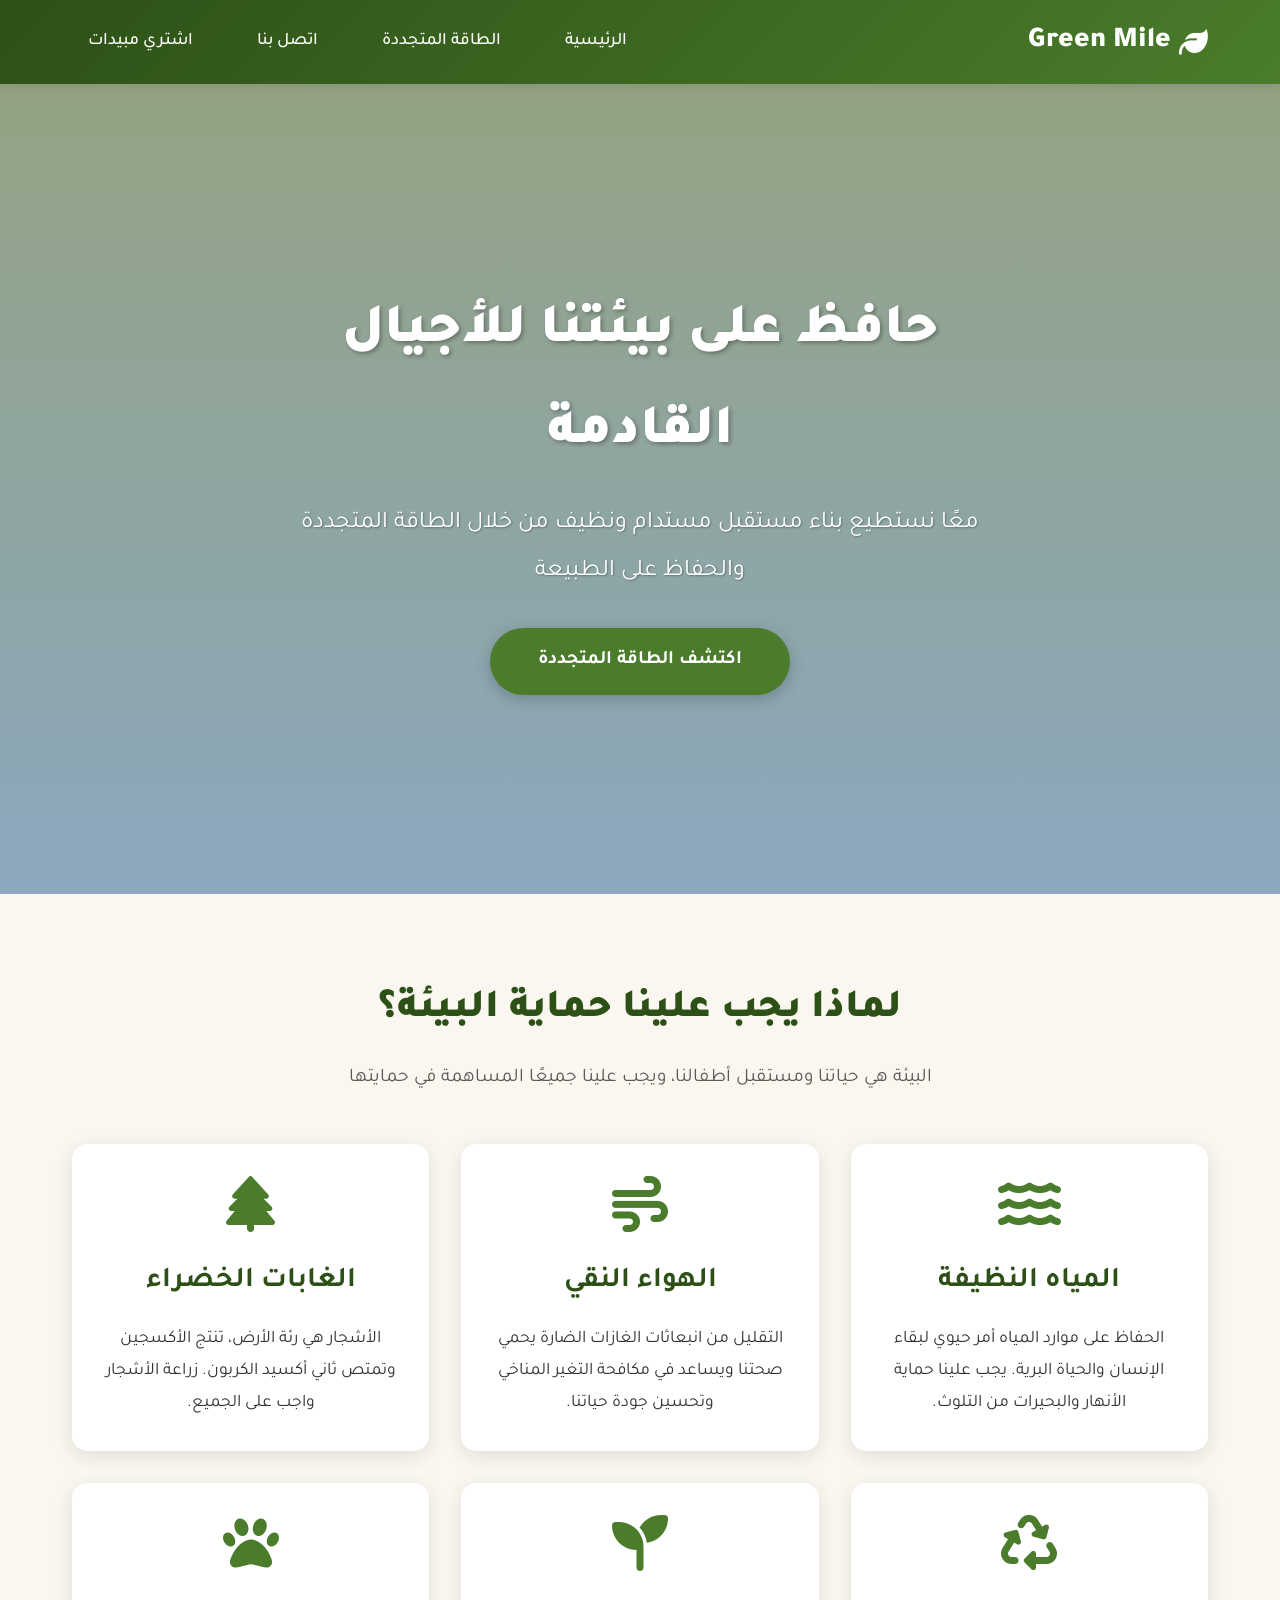
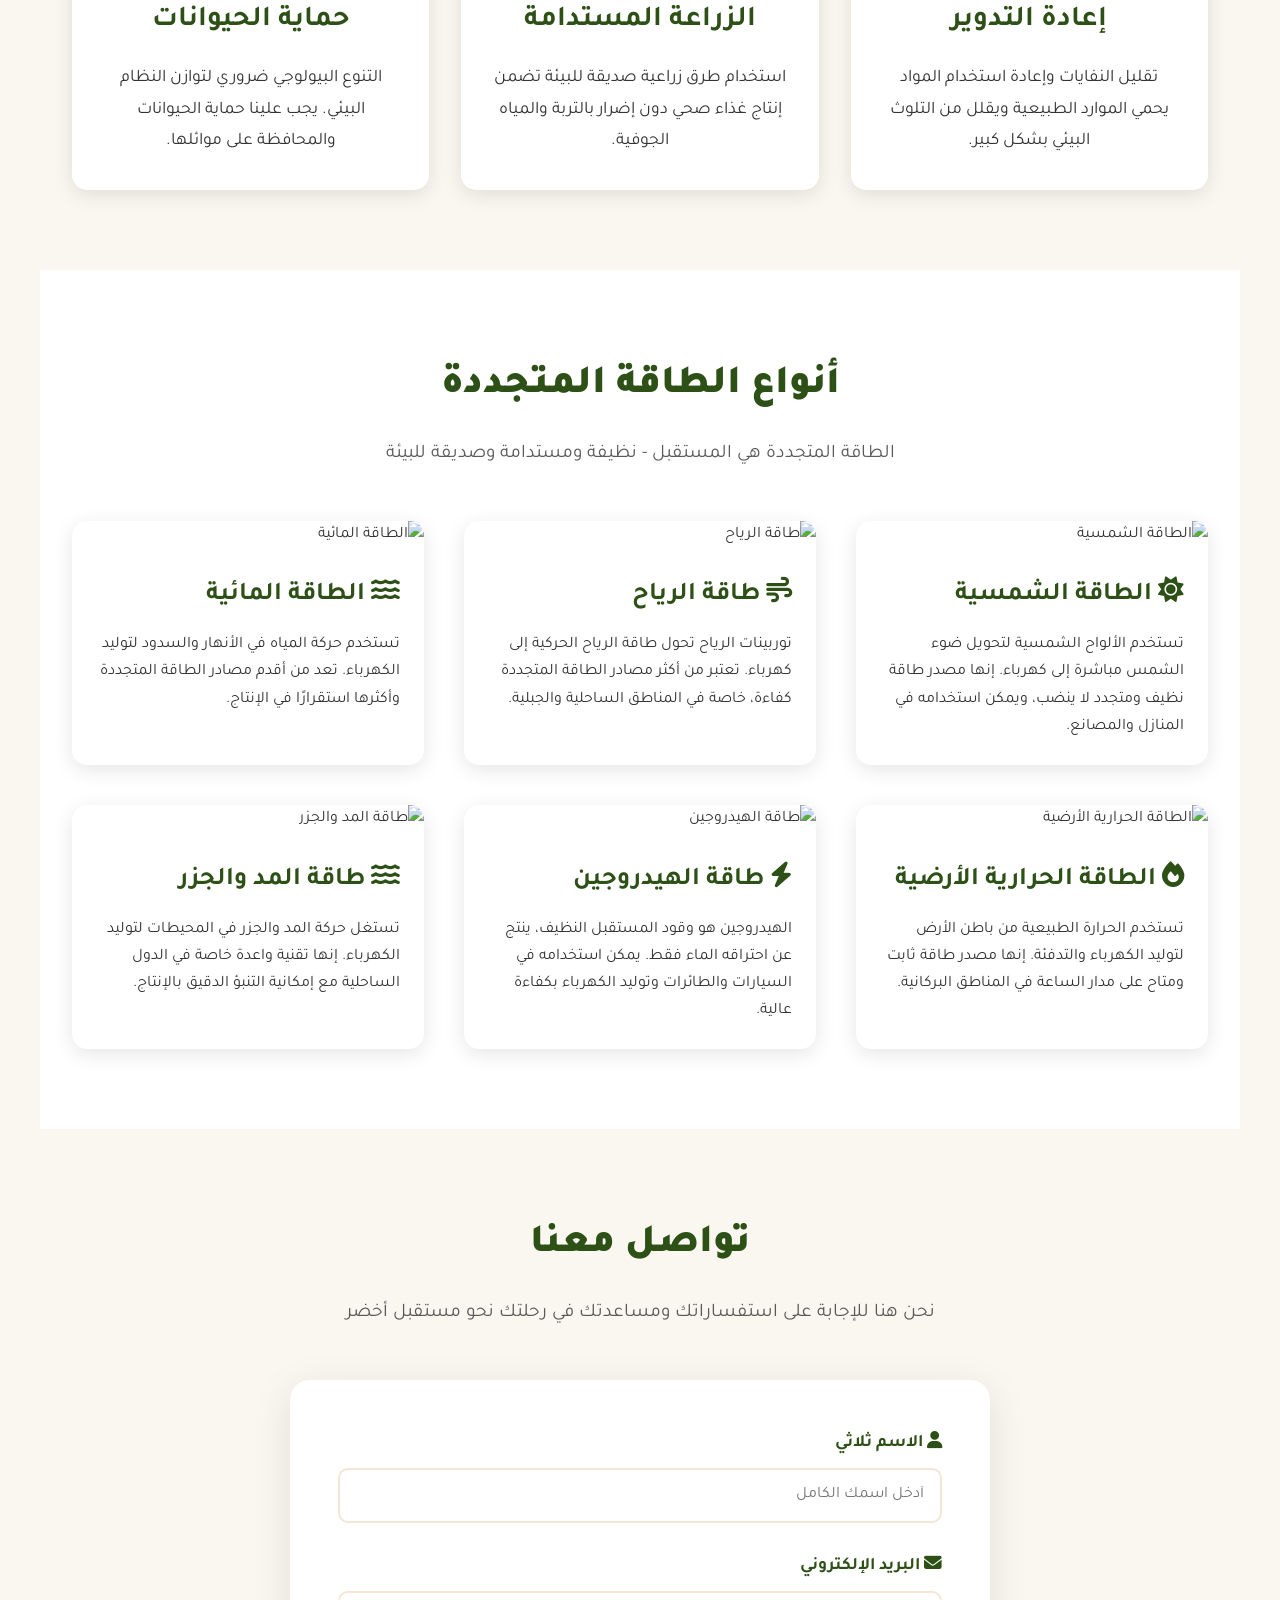
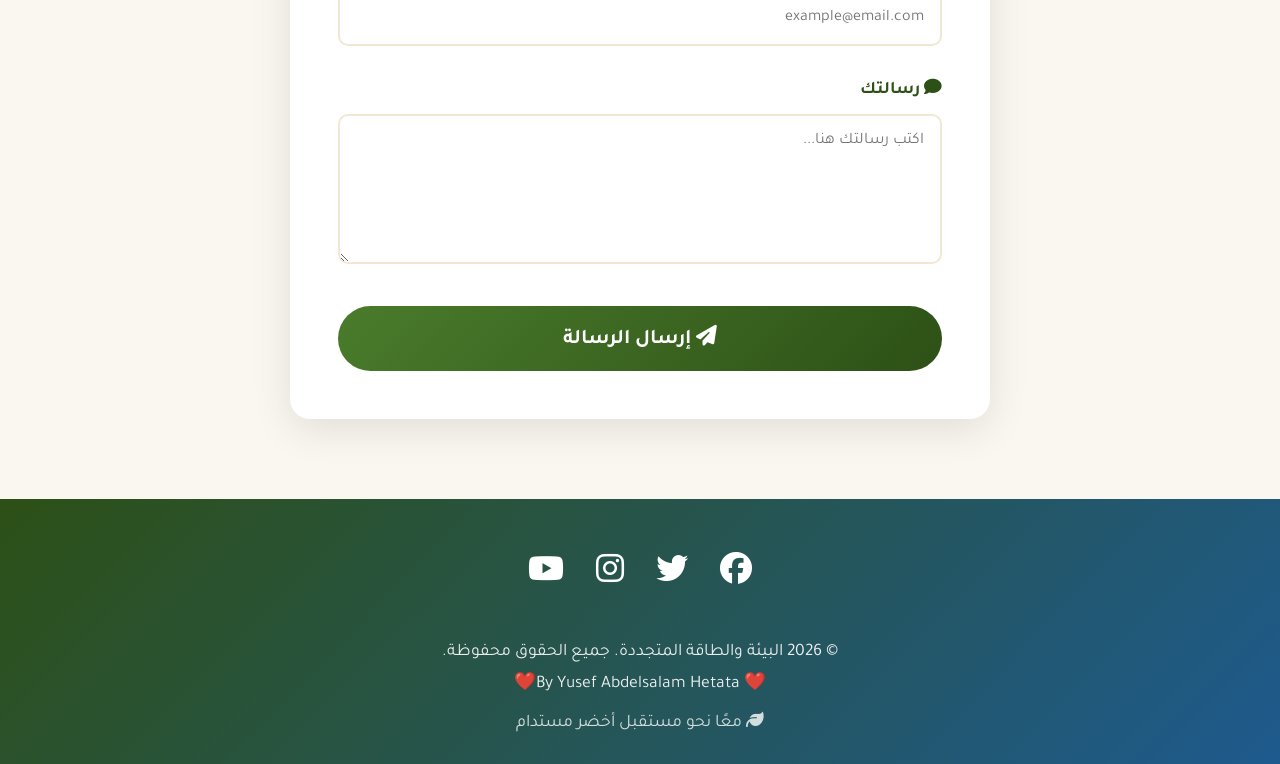
==== index.html @ 4b094cbd "Rename index (6).html to index.html" ====
<!DOCTYPE html>
<html lang="ar" dir="rtl">
  <head>
    <meta charset="UTF-8" />
    <meta name="viewport" content="width=device-width, initial-scale=1.0" />
    <title>البيئة والطاقة المتجددة</title>
    <link
      href="https://fonts.googleapis.com/css2?family=Tajawal:wght@300;400;500;700;900&display=swap"
      rel="stylesheet"
    />
    <link
      rel="stylesheet"
      href="https://cdnjs.cloudflare.com/ajax/libs/font-awesome/6.4.0/css/all.min.css"
    />
    <link
      rel="stylesheet"
      href="https://cdnjs.cloudflare.com/ajax/libs/aos/2.3.4/aos.css"
    />
    <style>
      * {
        margin: 0;
        padding: 0;
        box-sizing: border-box;
      }

      :root {
        --primary-green: #2d5016;
        --light-green: #4a7c2c;
        --sky-blue: #87ceeb;
        --dark-blue: #1e5a8e;
        --beige: #f5e6d3;
        --light-beige: #faf6f0;
        --white: #ffffff;
        --text-dark: #333333;
        --shadow: rgba(0, 0, 0, 0.1);
      }

      body {
        font-family: "Tajawal", sans-serif;
        line-height: 1.8;
        color: var(--text-dark);
        background-color: var(--light-beige);
        overflow-x: hidden;
      }

      html {
        scroll-behavior: smooth;
      }

      /* Navigation */
      nav {
        background: linear-gradient(
          135deg,
          var(--primary-green),
          var(--light-green)
        );
        padding: 1rem 0;
        position: sticky;
        top: 0;
        z-index: 1000;
        box-shadow: 0 2px 10px var(--shadow);
      }

      .nav-container {
        max-width: 1200px;
        margin: 0 auto;
        padding: 0 2rem;
        display: flex;
        justify-content: space-between;
        align-items: center;
      }

      .logo {
        font-size: 1.8rem;
        font-weight: 900;
        color: var(--white);
        text-decoration: none;
        display: flex;
        align-items: center;
        gap: 0.5rem;
      }

      .nav-links {
        display: flex;
        list-style: none;
        gap: 2rem;
      }

      .nav-links a {
        color: var(--white);
        text-decoration: none;
        font-weight: 500;
        font-size: 1.1rem;
        transition: all 0.3s ease;
        padding: 0.5rem 1rem;
        border-radius: 5px;
      }

      .nav-links a:hover {
        background-color: rgba(255, 255, 255, 0.2);
        transform: translateY(-2px);
      }

      .mobile-menu {
        display: none;
        color: var(--white);
        font-size: 1.5rem;
        cursor: pointer;
      }

      /* Hero Section */
      .hero {
        height: 90vh;
        background: linear-gradient(
            rgba(45, 80, 22, 0.5),
            rgba(30, 90, 142, 0.5)
          ),
          url("https://images.unsplash.com/photo-1466611653911-95081537e5b7?w=1600")
            center/cover;
        display: flex;
        align-items: center;
        justify-content: center;
        text-align: center;
        color: var(--white);
        position: relative;
      }

      .hero-content {
        max-width: 800px;
        padding: 2rem;
      }

      .hero h1 {
        font-size: 3.5rem;
        font-weight: 900;
        margin-bottom: 1rem;
        text-shadow: 2px 2px 4px rgba(0, 0, 0, 0.3);
      }

      .hero p {
        font-size: 1.5rem;
        margin-bottom: 2rem;
        line-height: 2;
        text-shadow: 1px 1px 2px rgba(0, 0, 0, 0.3);
      }

      .cta-button {
        display: inline-block;
        padding: 1rem 3rem;
        background-color: var(--light-green);
        color: var(--white);
        text-decoration: none;
        font-size: 1.2rem;
        font-weight: 700;
        border-radius: 50px;
        transition: all 0.3s ease;
        box-shadow: 0 4px 15px rgba(0, 0, 0, 0.2);
      }

      .cta-button:hover {
        background-color: var(--primary-green);
        transform: translateY(-3px);
        box-shadow: 0 6px 20px rgba(0, 0, 0, 0.3);
      }

      /* Content Sections */
      .section {
        padding: 5rem 2rem;
        max-width: 1200px;
        margin: 0 auto;
      }

      .section-title {
        text-align: center;
        font-size: 2.5rem;
        font-weight: 900;
        color: var(--primary-green);
        margin-bottom: 1rem;
      }

      .section-subtitle {
        text-align: center;
        font-size: 1.2rem;
        color: var(--text-dark);
        margin-bottom: 3rem;
        opacity: 0.8;
      }

      /* Feature Cards */
      .features {
        display: grid;
        grid-template-columns: repeat(auto-fit, minmax(300px, 1fr));
        gap: 2rem;
        margin-top: 3rem;
      }

      .feature-card {
        background: var(--white);
        padding: 2rem;
        border-radius: 15px;
        text-align: center;
        box-shadow: 0 5px 20px var(--shadow);
        transition: all 0.3s ease;
      }

      .feature-card:hover {
        transform: translateY(-10px);
        box-shadow: 0 10px 30px rgba(45, 80, 22, 0.2);
      }

      .feature-icon {
        font-size: 3.5rem;
        color: var(--light-green);
        margin-bottom: 1.5rem;
      }

      .feature-card h3 {
        font-size: 1.8rem;
        color: var(--primary-green);
        margin-bottom: 1rem;
        font-weight: 700;
      }

      .feature-card p {
        font-size: 1.1rem;
        line-height: 1.8;
      }

      /* Energy Cards */
      .energy-grid {
        display: grid;
        grid-template-columns: repeat(auto-fit, minmax(280px, 1fr));
        gap: 2.5rem;
        margin-top: 3rem;
      }

      .energy-card {
        background: var(--white);
        border-radius: 15px;
        overflow: hidden;
        box-shadow: 0 5px 20px var(--shadow);
        transition: all 0.3s ease;
        cursor: pointer;
      }

      .energy-card:hover {
        transform: translateY(-15px) scale(1.02);
        box-shadow: 0 15px 40px rgba(30, 90, 142, 0.3);
      }

      .energy-card-image {
        width: 100%;
        height: 220px;
        object-fit: cover;
        transition: all 0.3s ease;
      }

      .energy-card:hover .energy-card-image {
        transform: scale(1.1);
      }

      .energy-card-content {
        padding: 1.5rem;
      }

      .energy-card h3 {
        font-size: 1.6rem;
        color: var(--primary-green);
        margin-bottom: 0.8rem;
        font-weight: 700;
      }

      .energy-card p {
        font-size: 1rem;
        line-height: 1.7;
        color: var(--text-dark);
      }

      /* Contact Form */
      .contact-container {
        max-width: 700px;
        margin: 0 auto;
        background: var(--white);
        padding: 3rem;
        border-radius: 20px;
        box-shadow: 0 10px 40px var(--shadow);
      }

      .form-group {
        margin-bottom: 1.8rem;
      }

      .form-group label {
        display: block;
        font-size: 1.1rem;
        font-weight: 600;
        color: var(--primary-green);
        margin-bottom: 0.5rem;
      }

      .form-group input,
      .form-group textarea {
        width: 100%;
        padding: 1rem;
        border: 2px solid var(--beige);
        border-radius: 10px;
        font-size: 1rem;
        font-family: "Tajawal", sans-serif;
        transition: all 0.3s ease;
      }

      .form-group input:focus,
      .form-group textarea:focus {
        outline: none;
        border-color: var(--light-green);
        box-shadow: 0 0 0 3px rgba(74, 124, 44, 0.1);
      }

      .form-group textarea {
        min-height: 150px;
        resize: vertical;
      }

      .submit-button {
        width: 100%;
        padding: 1.2rem;
        background: linear-gradient(
          135deg,
          var(--light-green),
          var(--primary-green)
        );
        color: var(--white);
        border: none;
        border-radius: 50px;
        font-size: 1.3rem;
        font-weight: 700;
        cursor: pointer;
        transition: all 0.3s ease;
        font-family: "Tajawal", sans-serif;
      }

      .submit-button:hover {
        transform: translateY(-3px);
        box-shadow: 0 8px 25px rgba(45, 80, 22, 0.3);
      }

      /* Footer */
      footer {
        background: linear-gradient(
          135deg,
          var(--primary-green),
          var(--dark-blue)
        );
        color: var(--white);
        padding: 3rem 2rem 1.5rem;
        text-align: center;
      }

      .social-links {
        display: flex;
        justify-content: center;
        gap: 2rem;
        margin-bottom: 2rem;
      }

      .social-links a {
        color: var(--white);
        font-size: 2rem;
        transition: all 0.3s ease;
      }

      .social-links a:hover {
        color: var(--beige);
        transform: translateY(-5px);
      }

      footer p {
        font-size: 1.1rem;
        opacity: 0.9;
      }

      /* Responsive Design */
      @media (max-width: 768px) {
        .nav-links {
          display: none;
          position: absolute;
          top: 100%;
          right: 0;
          left: 0;
          background: var(--primary-green);
          flex-direction: column;
          padding: 1rem;
          gap: 0;
        }

        .nav-links.active {
          display: flex;
        }

        .nav-links a {
          padding: 1rem;
          border-bottom: 1px solid rgba(255, 255, 255, 0.1);
        }

        .mobile-menu {
          display: block;
        }

        .hero h1 {
          font-size: 2.2rem;
        }

        .hero p {
          font-size: 1.2rem;
        }

        .section-title {
          font-size: 2rem;
        }

        .features,
        .energy-grid {
          grid-template-columns: 1fr;
        }

        .contact-container {
          padding: 2rem 1.5rem;
        }
      }

      @media (max-width: 480px) {
        .hero h1 {
          font-size: 1.8rem;
        }

        .hero p {
          font-size: 1rem;
        }

        .cta-button {
          padding: 0.8rem 2rem;
          font-size: 1rem;
        }

        .section {
          padding: 3rem 1rem;
        }
      }
    </style>
  </head>
  <body>
    <!-- Navigation -->
    <nav>
      <div class="nav-container">
        <a href="#home" class="logo">
          <i class="fas fa-leaf"></i>
         Green Mile
        </a>
        <ul class="nav-links" id="navLinks">
          <li><a href="#home">الرئيسية</a></li>
          <li><a href="#renewable">الطاقة المتجددة</a></li>
          <li><a href="#contact">اتصل بنا</a></li>
          <li><a href="#contact">اشتري مبيدات</a></li>
          
        </ul>
        <i class="fas fa-bars mobile-menu" onclick="toggleMenu()"></i>
      </div>
    </nav>

    <!-- Hero Section -->
    <section id="home" class="hero">
      <div class="hero-content" data-aos="fade-up">
        <h1>حافظ على بيئتنا للأجيال القادمة</h1>
        <p>
          معًا نستطيع بناء مستقبل مستدام ونظيف من خلال الطاقة المتجددة والحفاظ
          على الطبيعة
        </p>
        <a href="#renewable" class="cta-button">اكتشف الطاقة المتجددة</a>
      </div>
    </section>

    <!-- Features Section -->
    <section class="section">
      <h2 class="section-title" data-aos="fade-up">
        لماذا يجب علينا حماية البيئة؟
      </h2>
      <p class="section-subtitle" data-aos="fade-up" data-aos-delay="100">
        البيئة هي حياتنا ومستقبل أطفالنا، ويجب علينا جميعًا المساهمة في حمايتها
      </p>

      <div class="features">
        <div class="feature-card" data-aos="fade-up" data-aos-delay="100">
          <i class="fas fa-water feature-icon"></i>
          <h3>المياه النظيفة</h3>
          <p>
            الحفاظ على موارد المياه أمر حيوي لبقاء الإنسان والحياة البرية. يجب
            علينا حماية الأنهار والبحيرات من التلوث.
          </p>
        </div>

        <div class="feature-card" data-aos="fade-up" data-aos-delay="200">
          <i class="fas fa-wind feature-icon"></i>
          <h3>الهواء النقي</h3>
          <p>
            التقليل من انبعاثات الغازات الضارة يحمي صحتنا ويساعد في مكافحة
            التغير المناخي وتحسين جودة حياتنا.
          </p>
        </div>

        <div class="feature-card" data-aos="fade-up" data-aos-delay="300">
          <i class="fas fa-tree feature-icon"></i>
          <h3>الغابات الخضراء</h3>
          <p>
            الأشجار هي رئة الأرض، تنتج الأكسجين وتمتص ثاني أكسيد الكربون. زراعة
            الأشجار واجب على الجميع.
          </p>
        </div>

        <div class="feature-card" data-aos="fade-up" data-aos-delay="100">
          <i class="fas fa-recycle feature-icon"></i>
          <h3>إعادة التدوير</h3>
          <p>
            تقليل النفايات وإعادة استخدام المواد يحمي الموارد الطبيعية ويقلل من
            التلوث البيئي بشكل كبير.
          </p>
        </div>

        <div class="feature-card" data-aos="fade-up" data-aos-delay="200">
          <i class="fas fa-seedling feature-icon"></i>
          <h3>الزراعة المستدامة</h3>
          <p>
            استخدام طرق زراعية صديقة للبيئة تضمن إنتاج غذاء صحي دون إضرار
            بالتربة والمياه الجوفية.
          </p>
        </div>

        <div class="feature-card" data-aos="fade-up" data-aos-delay="300">
          <i class="fas fa-paw feature-icon"></i>
          <h3>حماية الحيوانات</h3>
          <p>
            التنوع البيولوجي ضروري لتوازن النظام البيئي. يجب علينا حماية
            الحيوانات والمحافظة على موائلها.
          </p>
        </div>
      </div>
    </section>

    <!-- Renewable Energy Section -->
    <section
      id="renewable"
      class="section"
      style="background-color: var(--white)"
    >
      <h2 class="section-title" data-aos="fade-up">أنواع الطاقة المتجددة</h2>
      <p class="section-subtitle" data-aos="fade-up" data-aos-delay="100">
        الطاقة المتجددة هي المستقبل - نظيفة ومستدامة وصديقة للبيئة
      </p>

      <div class="energy-grid">
        <div class="energy-card" data-aos="zoom-in" data-aos-delay="100">
          <img
            src="https://images.unsplash.com/photo-1509391366360-2e959784a276?w=800"
            alt="الطاقة الشمسية"
            class="energy-card-image"
          />
          <div class="energy-card-content">
            <h3><i class="fas fa-sun"></i> الطاقة الشمسية</h3>
            <p>
              تستخدم الألواح الشمسية لتحويل ضوء الشمس مباشرة إلى كهرباء. إنها
              مصدر طاقة نظيف ومتجدد لا ينضب، ويمكن استخدامه في المنازل والمصانع.
            </p>
          </div>
        </div>

        <div class="energy-card" data-aos="zoom-in" data-aos-delay="200">
          <img
            src="https://images.unsplash.com/photo-1532601224476-15c79f2f7a51?w=800"
            alt="طاقة الرياح"
            class="energy-card-image"
          />
          <div class="energy-card-content">
            <h3><i class="fas fa-wind"></i> طاقة الرياح</h3>
            <p>
              توربينات الرياح تحول طاقة الرياح الحركية إلى كهرباء. تعتبر من أكثر
              مصادر الطاقة المتجددة كفاءة، خاصة في المناطق الساحلية والجبلية.
            </p>
          </div>
        </div>

        <div class="energy-card" data-aos="zoom-in" data-aos-delay="300">
          <img
            src="https://images.unsplash.com/photo-1473341304170-971dccb5ac1e?w=800"
            alt="الطاقة المائية"
            class="energy-card-image"
          />
          <div class="energy-card-content">
            <h3><i class="fas fa-water"></i> الطاقة المائية</h3>
            <p>
              تستخدم حركة المياه في الأنهار والسدود لتوليد الكهرباء. تعد من أقدم
              مصادر الطاقة المتجددة وأكثرها استقرارًا في الإنتاج.
            </p>
          </div>
        </div>

        <div class="energy-card" data-aos="zoom-in" data-aos-delay="100">
          <img
            src="https://images.unsplash.com/photo-1611273426858-450d8e3c9fce?w=800"
            alt="الطاقة الحرارية الأرضية"
            class="energy-card-image"
          />
          <div class="energy-card-content">
            <h3><i class="fas fa-fire"></i> الطاقة الحرارية الأرضية</h3>
            <p>
              تستخدم الحرارة الطبيعية من باطن الأرض لتوليد الكهرباء والتدفئة.
              إنها مصدر طاقة ثابت ومتاح على مدار الساعة في المناطق البركانية.
            </p>
          </div>
        </div>

        <div class="energy-card" data-aos="zoom-in" data-aos-delay="250">
          <img
            src="https://images.unsplash.com/photo-1497435334941-8c899ee9e8e9?w=800"
            alt="طاقة الهيدروجين"
            class="energy-card-image"
          />
          <div class="energy-card-content">
            <h3><i class="fas fa-bolt"></i> طاقة الهيدروجين</h3>
            <p>
              الهيدروجين هو وقود المستقبل النظيف، ينتج عن احتراقه الماء فقط.
              يمكن استخدامه في السيارات والطائرات وتوليد الكهرباء بكفاءة عالية.
            </p>
          </div>
        </div>

        <div class="energy-card" data-aos="zoom-in" data-aos-delay="300">
          <img
            src="https://images.unsplash.com/photo-1551244072-5d12893278ab?w=800"
            alt="طاقة المد والجزر"
            class="energy-card-image"
          />
          <div class="energy-card-content">
            <h3><i class="fas fa-water"></i> طاقة المد والجزر</h3>
            <p>
              تستغل حركة المد والجزر في المحيطات لتوليد الكهرباء. إنها تقنية
              واعدة خاصة في الدول الساحلية مع إمكانية التنبؤ الدقيق بالإنتاج.
            </p>
          </div>
        </div>
      </div>
    </section>

    



    <!-- Contact Section -->
    <section id="contact" class="section">
      <h2 class="section-title" data-aos="fade-up">تواصل معنا</h2>
      <p class="section-subtitle" data-aos="fade-up" data-aos-delay="100">
        نحن هنا للإجابة على استفساراتك ومساعدتك في رحلتك نحو مستقبل أخضر
      </p>

      <div class="contact-container" data-aos="fade-up" data-aos-delay="200">
        <form id="contactForm" onsubmit="handleSubmit(event)">
          <div class="form-group">
            <label for="name"> <i class="fas fa-user"></i> الاسم ثلاثي </label>
            <input
              type="text"
              id="name"
              name="name"
              required
              placeholder="أدخل اسمك الكامل"
            />
          </div>

          <div class="form-group">
            <label for="email">
              <i class="fas fa-envelope"></i> البريد الإلكتروني
            </label>
            <input
              type="email"
              id="email"
              name="email"
              required
              placeholder="example@email.com"
            />
          </div>

          <div class="form-group">
            <label for="message"> <i class="fas fa-comment"></i> رسالتك </label>
            <textarea
              id="message"
              name="message"
              required
              placeholder="اكتب رسالتك هنا..."
            ></textarea>
          </div>

          <button type="submit" class="submit-button">
            <i class="fas fa-paper-plane"></i> إرسال الرسالة
          </button>
        </form>
      </div>
    </section>

    <!-- Footer -->
    <footer>
      <div class="social-links">
        <a href="#" aria-label="Facebook"><i class="fab fa-facebook"></i></a>
        <a href="#" aria-label="Twitter"><i class="fab fa-twitter"></i></a>
        <a href="#" aria-label="Instagram"><i class="fab fa-instagram"></i></a>
        <a href="#" aria-label="YouTube"><i class="fab fa-youtube"></i></a>
      </div>
      <p>© 2026 البيئة والطاقة المتجددة. جميع الحقوق محفوظة.</p>
      <p> ❤️ By Yusef Abdelsalam Hetata❤️</p>
      <p style="margin-top: 0.5rem; opacity: 0.8">
        <i class="fas fa-leaf"></i> معًا نحو مستقبل أخضر مستدام
      </p>
    </footer> 

    <!-- AOS Animation Library -->
    <script src="https://cdnjs.cloudflare.com/ajax/libs/aos/2.3.4/aos.js"></script>

    <script>
      // Initialize AOS animations
      AOS.init({
        duration: 1000,
        once: true,
        offset: 100,
      });

      // Mobile menu toggle
      function toggleMenu() {
        document.getElementById("navLinks").classList.toggle("active");
      }

      // Contact form submission
      function handleSubmit(event) {
        event.preventDefault();

        const name = document.getElementById("name").value;
        const email = document.getElementById("email").value;
        const message = document.getElementById("message").value;

        // Display success message
        alert(
          `شكراً لك ${name}!\n\nتم إرسال رسالتك بنجاح. سنتواصل معك قريباً على البريد الإلكتروني:\n${email}`
        );

        // Reset form
        document.getElementById("contactForm").reset();
      }

      // Smooth scrolling
      document.querySelectorAll('a[href^="#"]').forEach((anchor) => {
        anchor.addEventListener("click", function (e) {
          e.preventDefault();
          const target = document.querySelector(this.getAttribute("href"));
          if (target) {
            target.scrollIntoView({
              behavior: "smooth",
              block: "start",
            });   
            // Close mobile menu
            document.getElementById("navLinks").classList.remove("active");
          }
        });
      });

      // Parallax effect for hero
      window.addEventListener("scroll", function () {
        const scrolled = window.pageYOffset;
        const hero = document.querySelector(".hero");
        if (hero) {
          hero.style.backgroundPositionY = scrolled * 0.5 + "px";
        }
      });
    </script>
  </body>
</html>
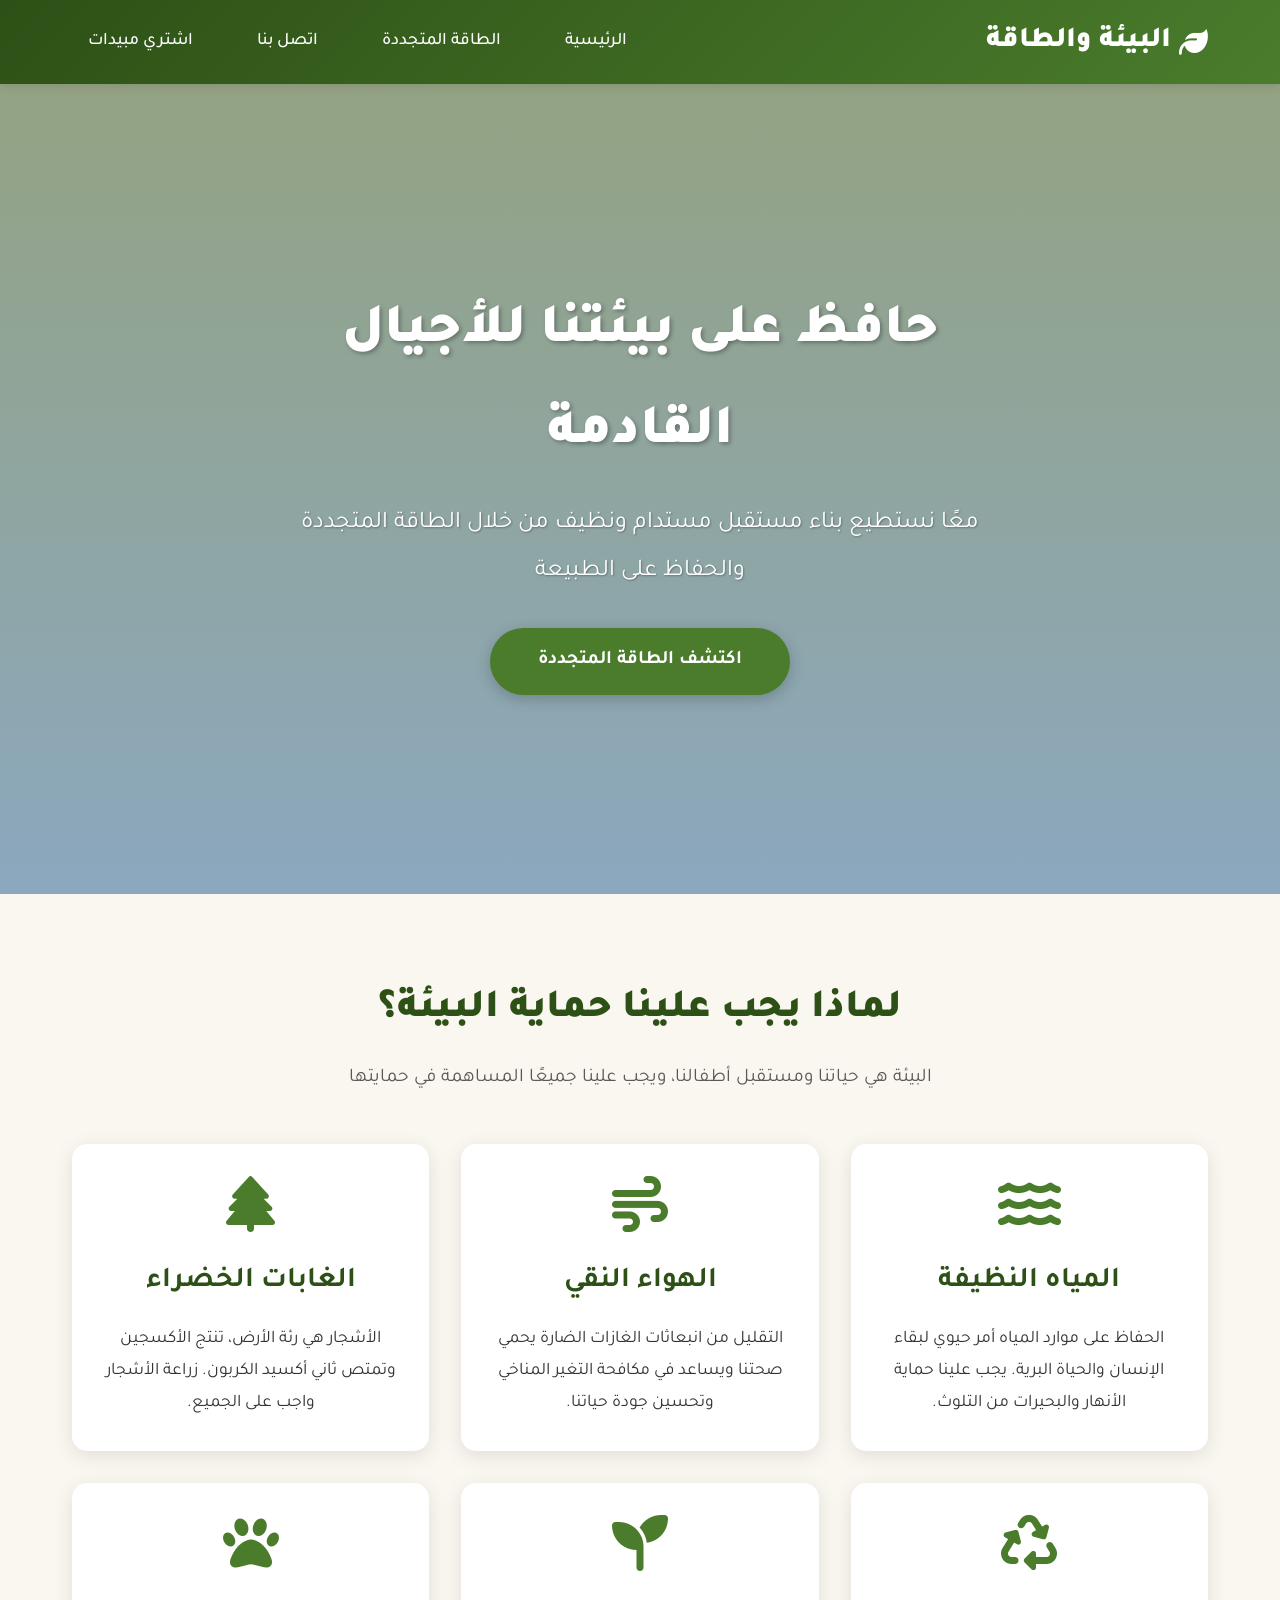
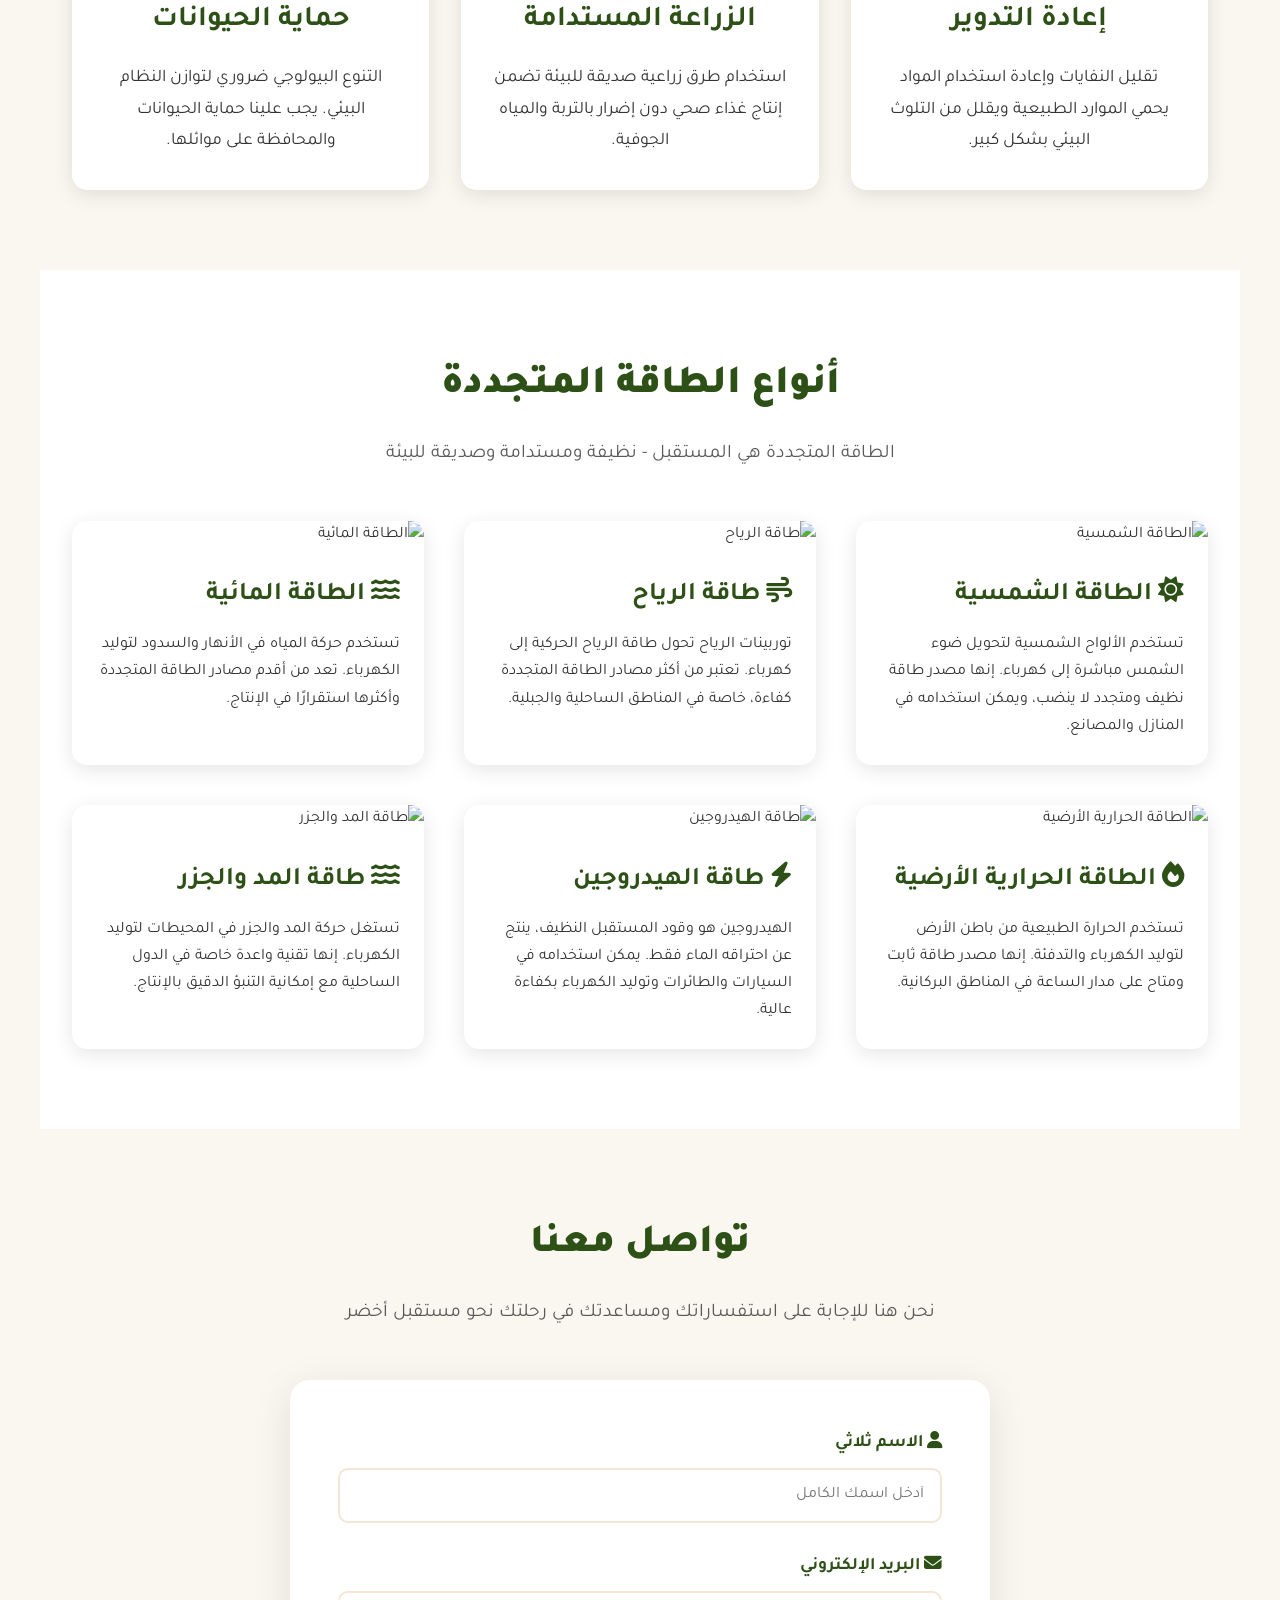
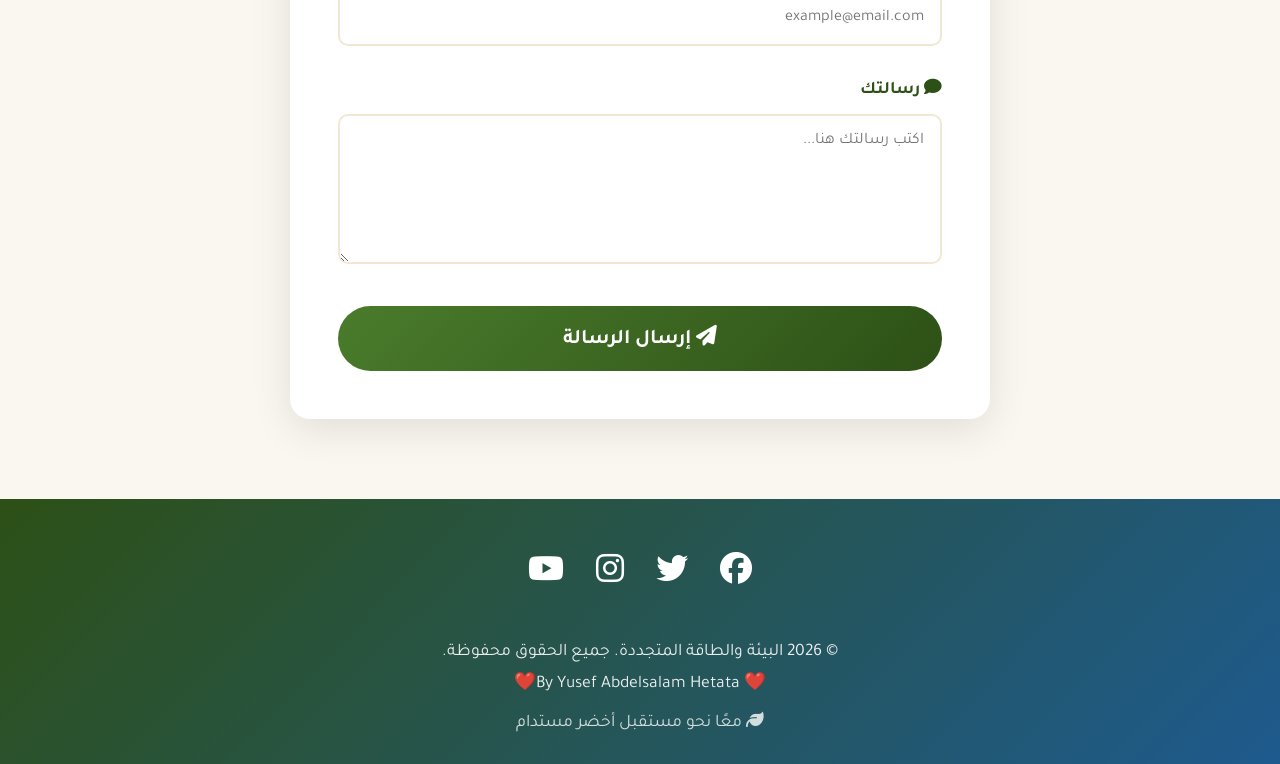
==== commit b5ac0043: "Update index.html" ====
--- a/index.html
+++ b/index.html
@@ -454,7 +454,7 @@
       <div class="nav-container">
         <a href="#home" class="logo">
           <i class="fas fa-leaf"></i>
-         Green Mile
+         البيئة والطاقة
         </a>
         <ul class="nav-links" id="navLinks">
           <li><a href="#home">الرئيسية</a></li>
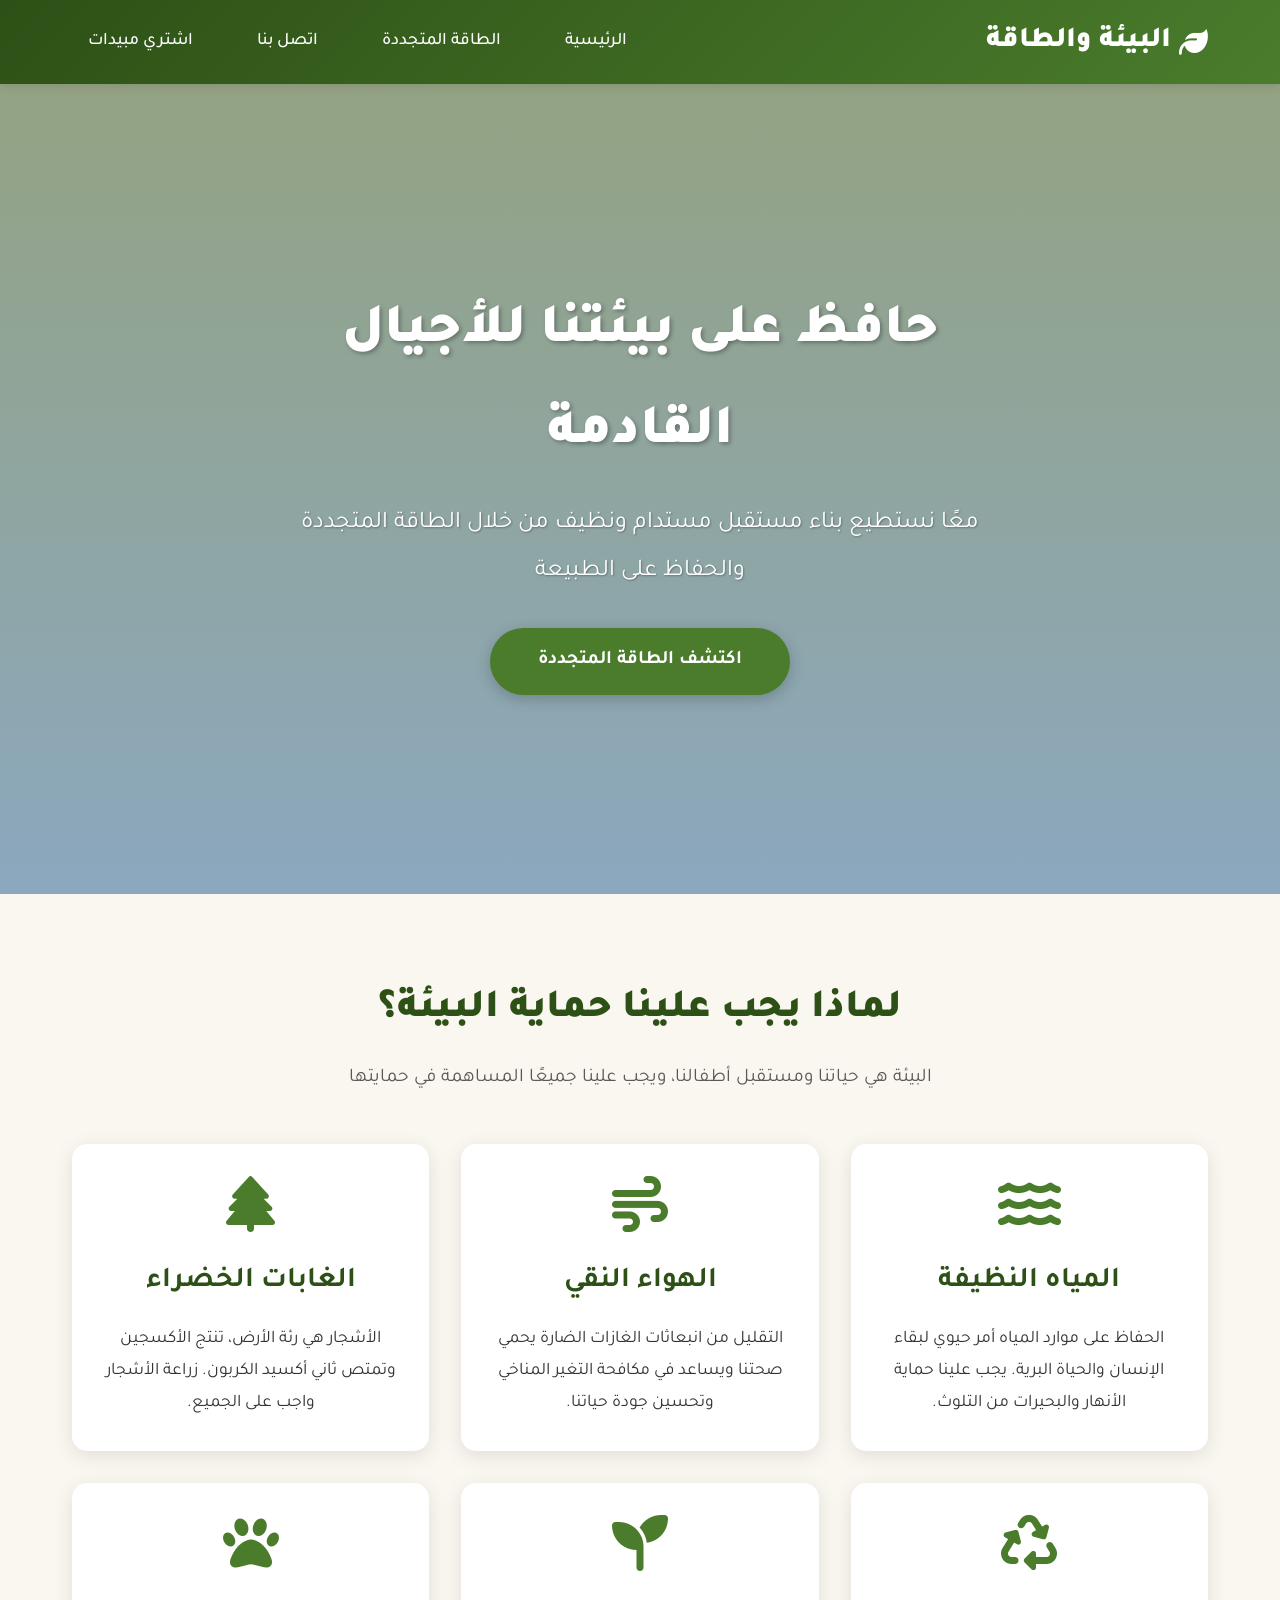
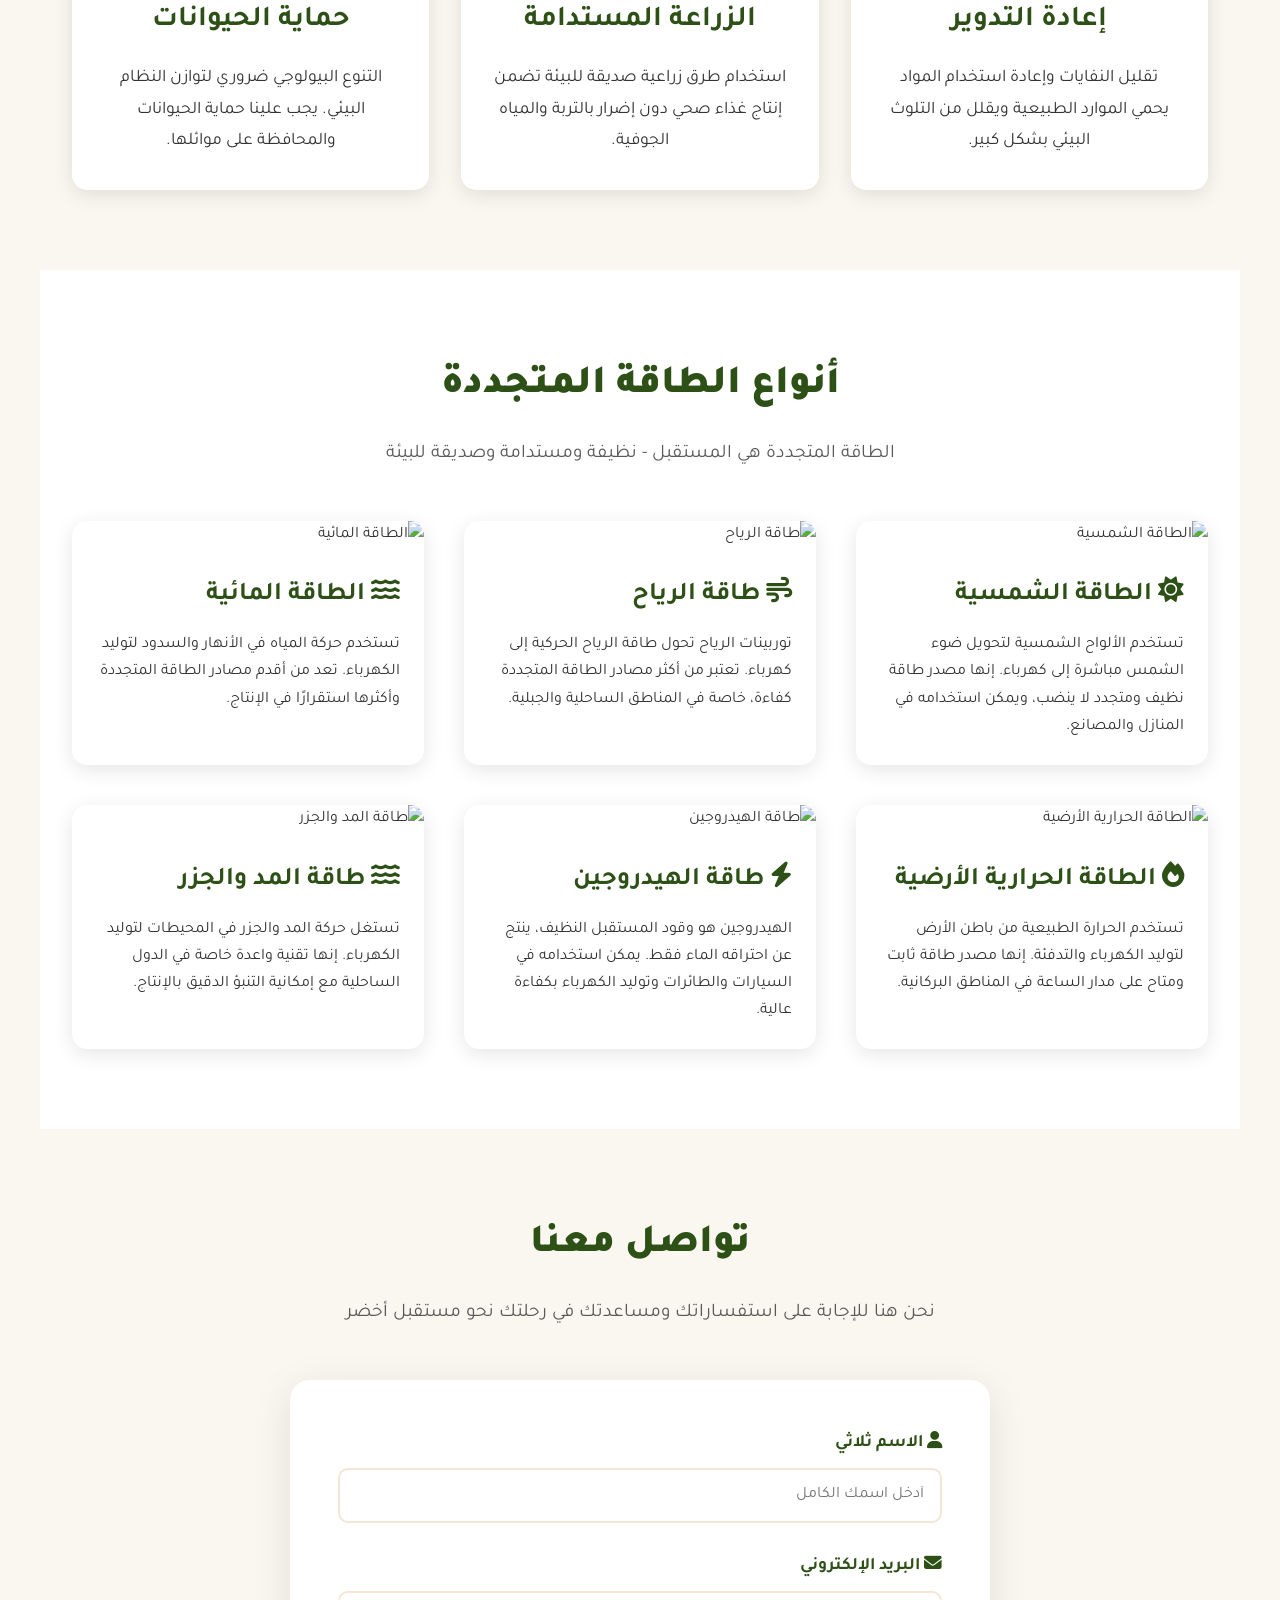
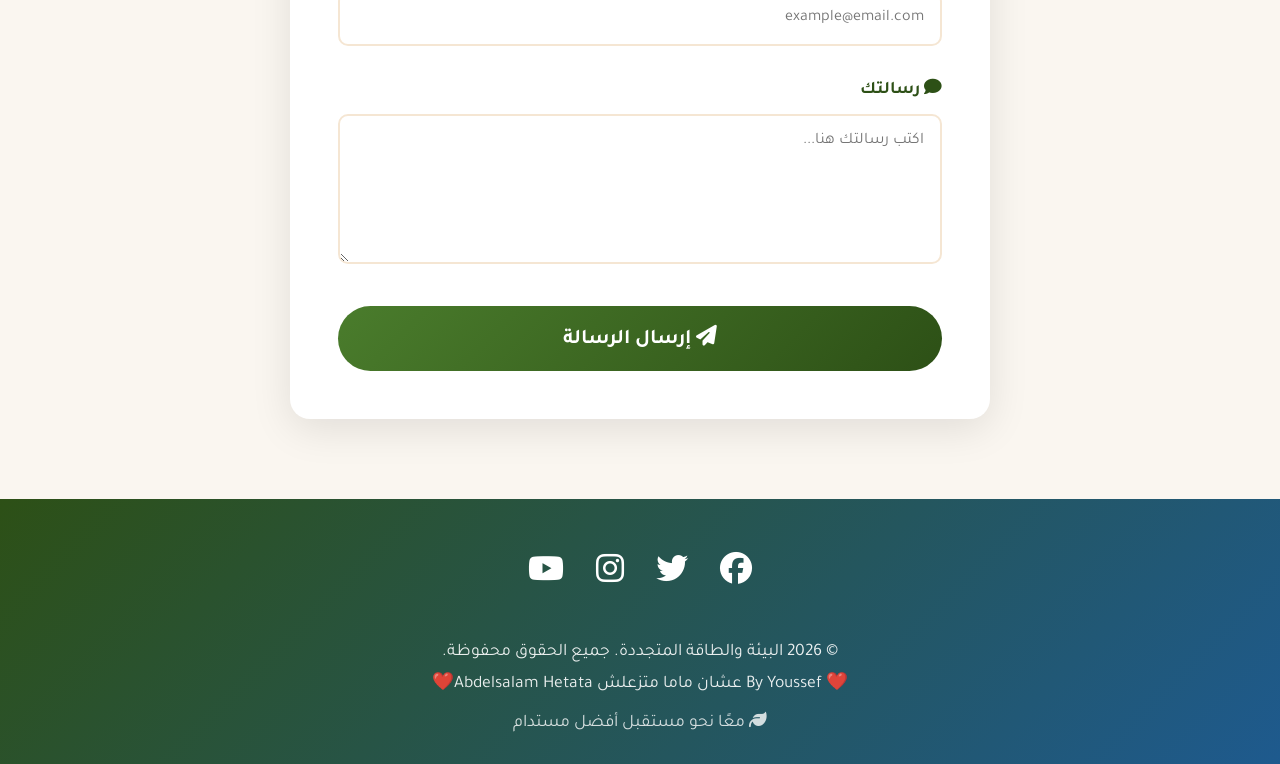
==== commit c57242b2: "Update index.html" ====
--- a/index.html
+++ b/index.html
@@ -712,9 +712,9 @@
         <a href="#" aria-label="YouTube"><i class="fab fa-youtube"></i></a>
       </div>
       <p>© 2026 البيئة والطاقة المتجددة. جميع الحقوق محفوظة.</p>
-      <p> ❤️ By Yusef Abdelsalam Hetata❤️</p>
+      <p> ❤️ By Youssef عشان ماما متزعلش Abdelsalam Hetata❤️</p>
       <p style="margin-top: 0.5rem; opacity: 0.8">
-        <i class="fas fa-leaf"></i> معًا نحو مستقبل أخضر مستدام
+        <i class="fas fa-leaf"></i> معًا نحو مستقبل أفضل مستدام
       </p>
     </footer> 
 
@@ -741,6 +741,8 @@
         const name = document.getElementById("name").value;
         const email = document.getElementById("email").value;
         const message = document.getElementById("message").value;
+        <form action="https://formsubmit.co/yusefabdalsalam87@gmail.com
+        " method="POST">
 
         // Display success message
         alert(
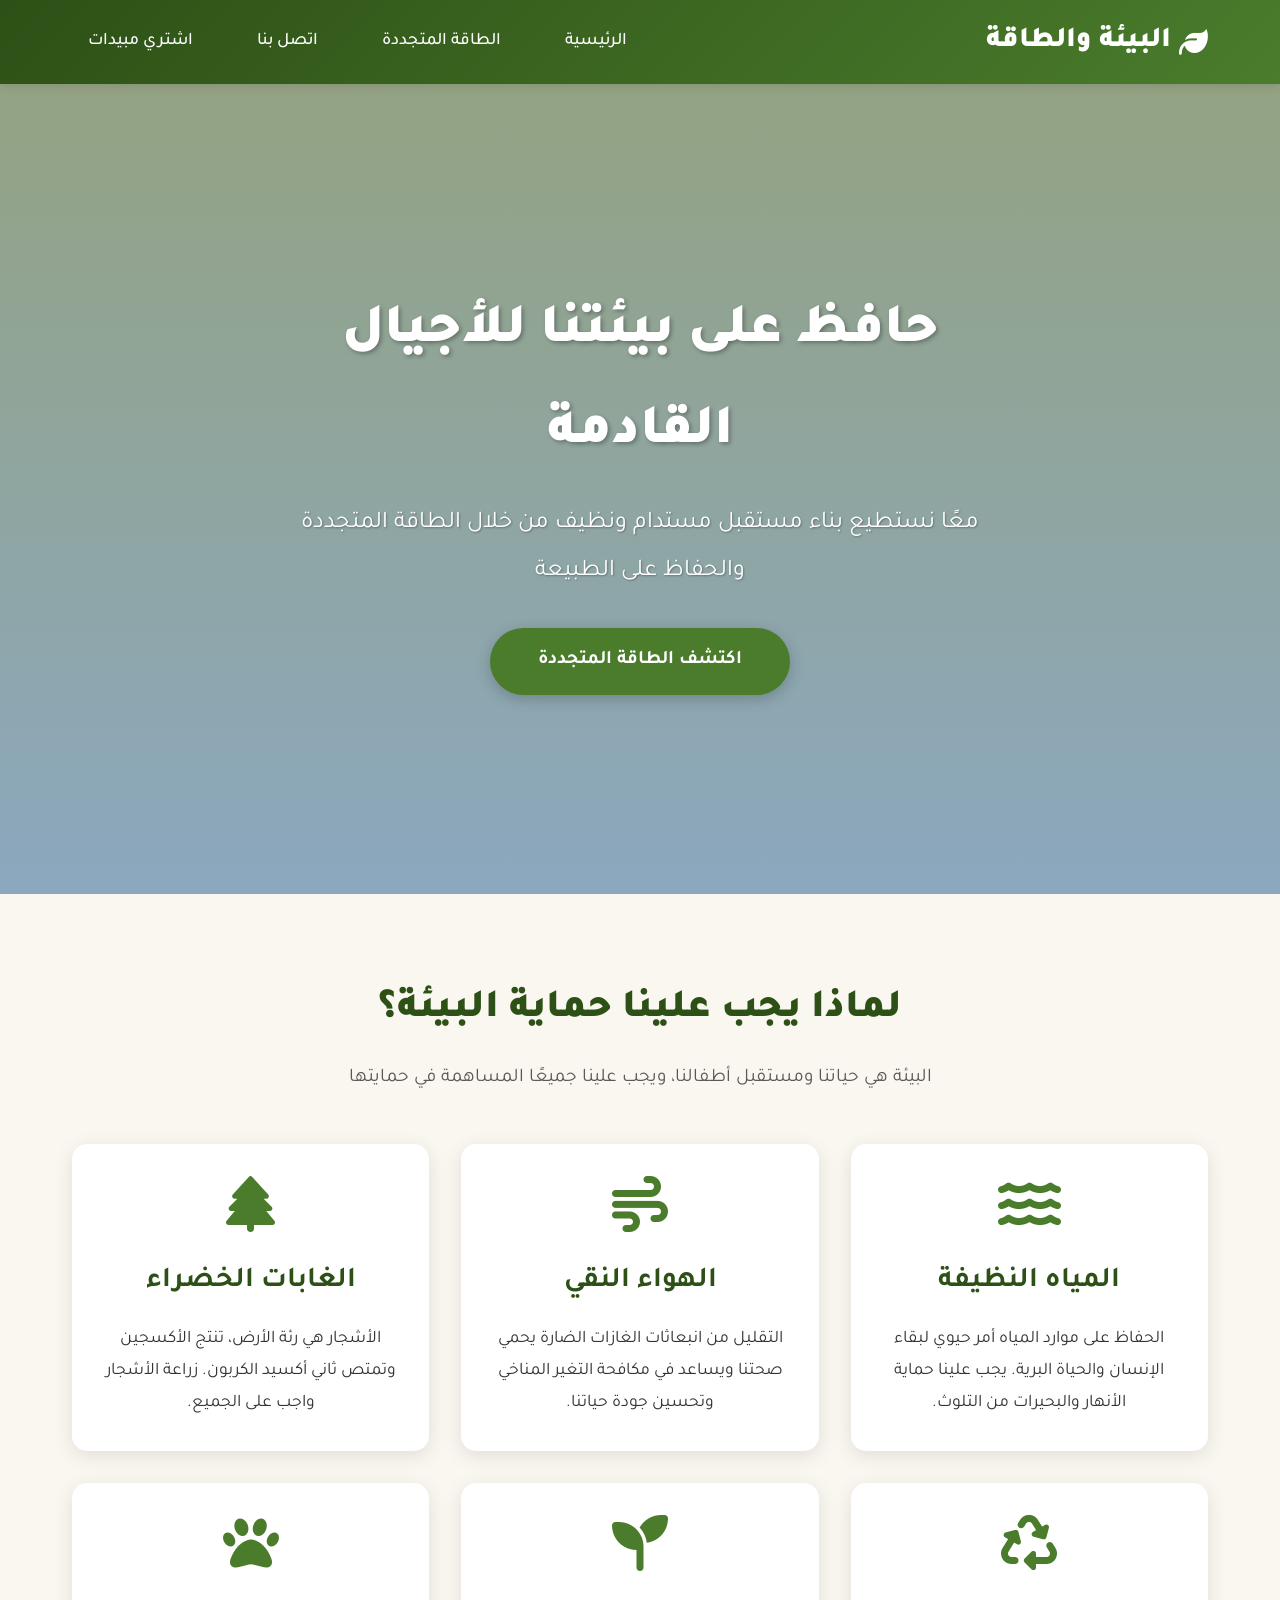
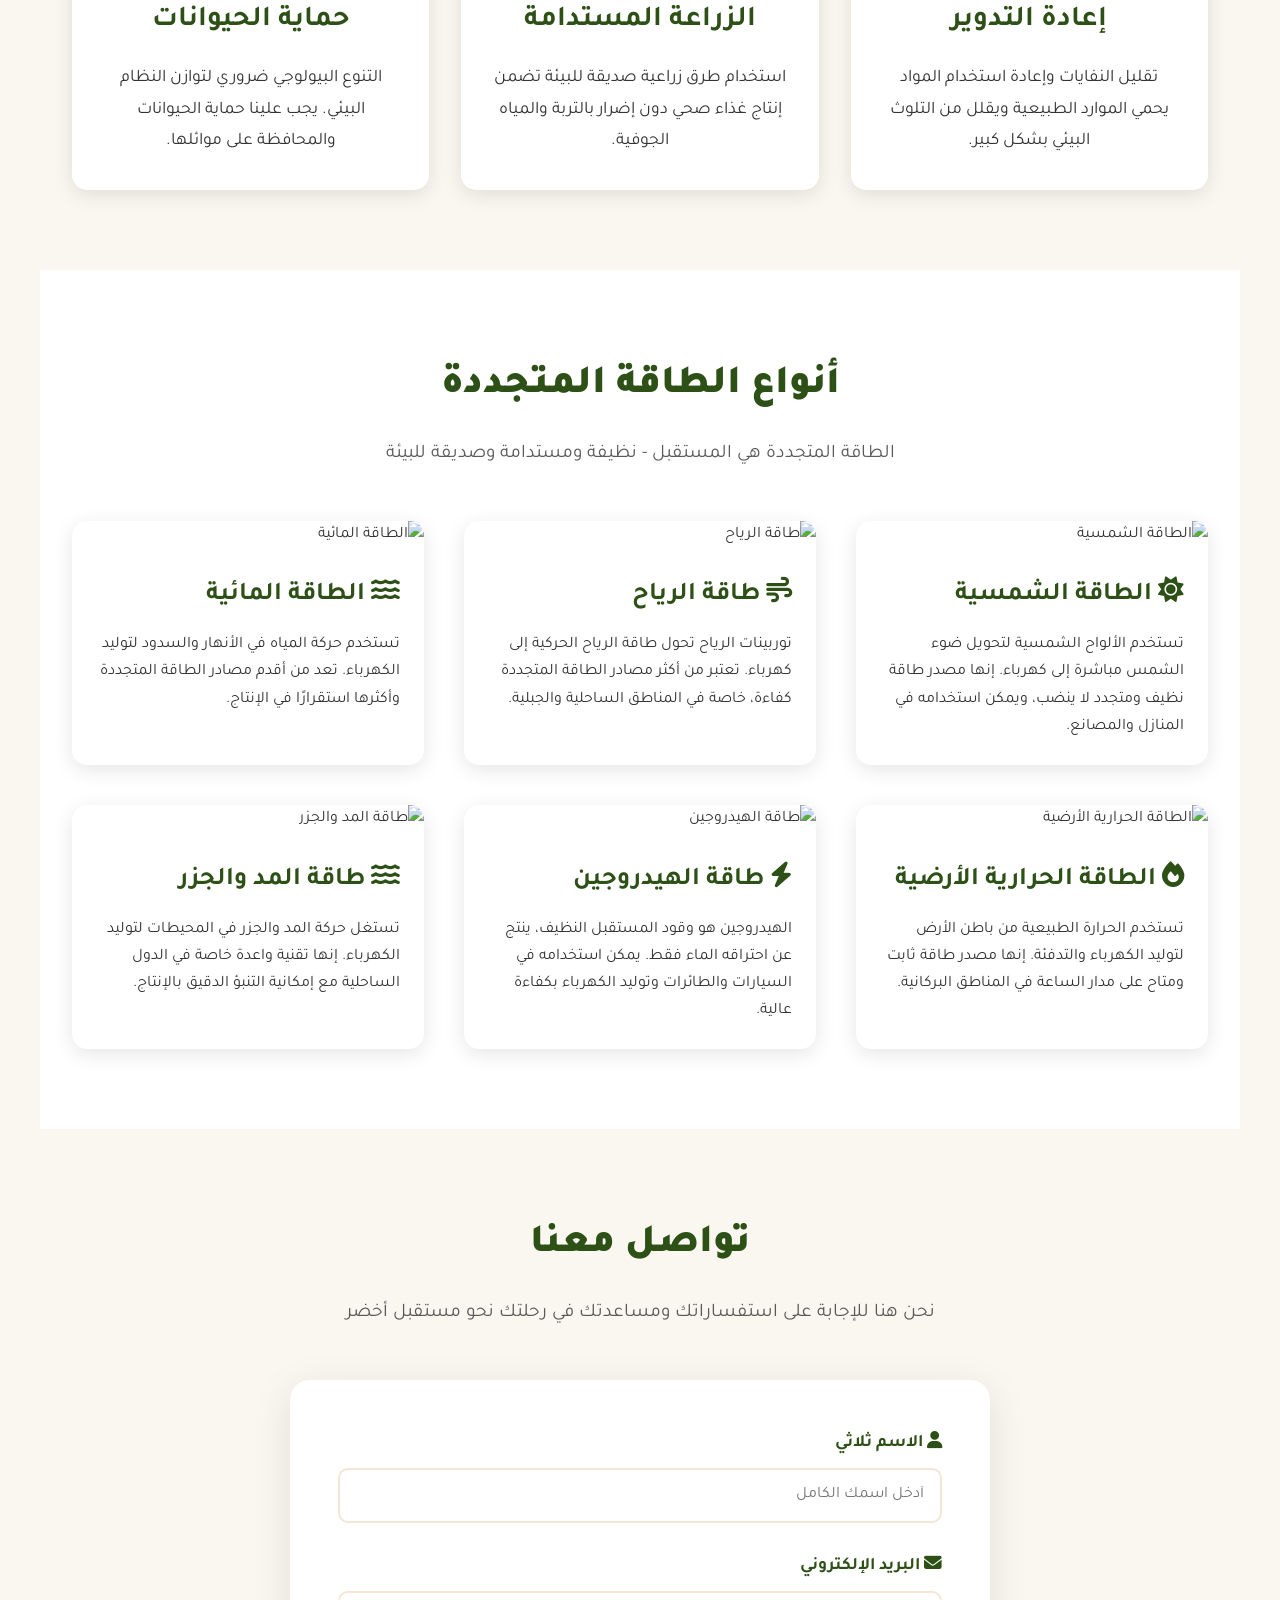
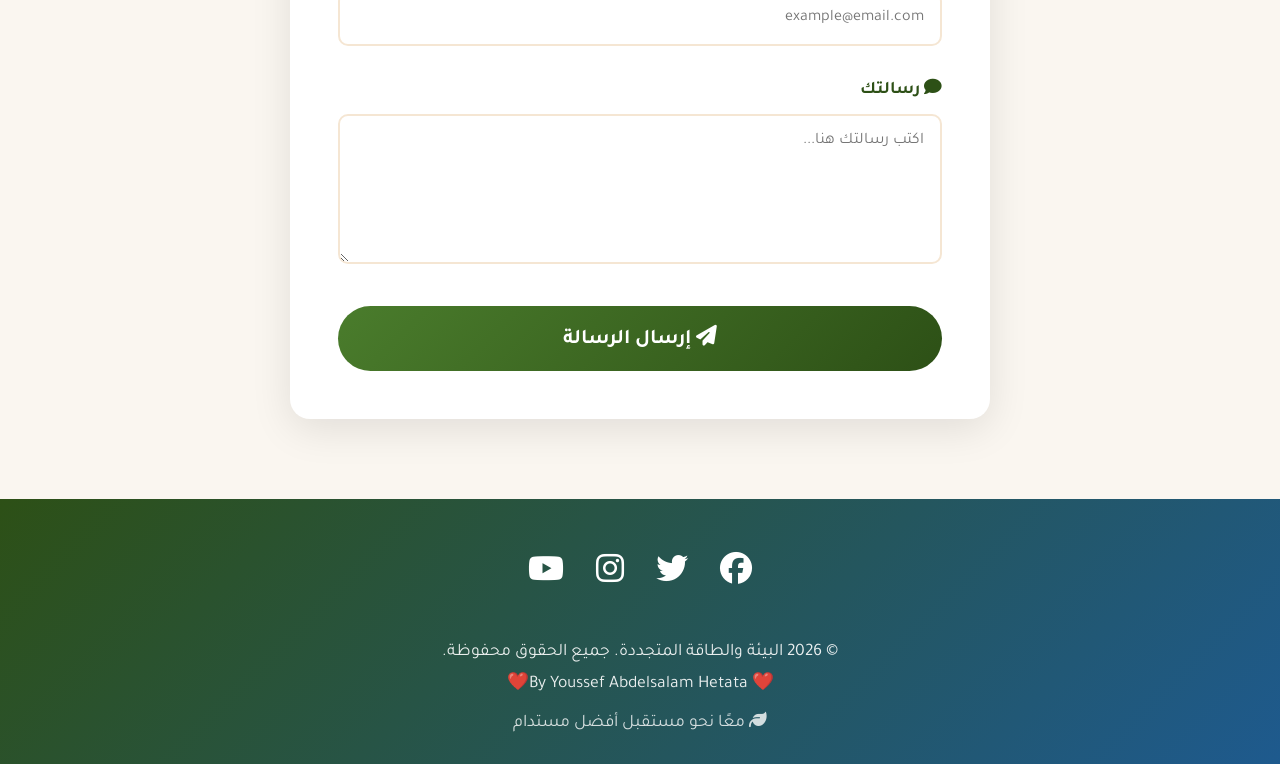
==== commit 35975484: "Update index.html" ====
--- a/index.html
+++ b/index.html
@@ -712,7 +712,7 @@
         <a href="#" aria-label="YouTube"><i class="fab fa-youtube"></i></a>
       </div>
       <p>© 2026 البيئة والطاقة المتجددة. جميع الحقوق محفوظة.</p>
-      <p> ❤️ By Youssef عشان ماما متزعلش Abdelsalam Hetata❤️</p>
+      <p> ❤️ By Youssef Abdelsalam Hetata❤️</p>
       <p style="margin-top: 0.5rem; opacity: 0.8">
         <i class="fas fa-leaf"></i> معًا نحو مستقبل أفضل مستدام
       </p>
